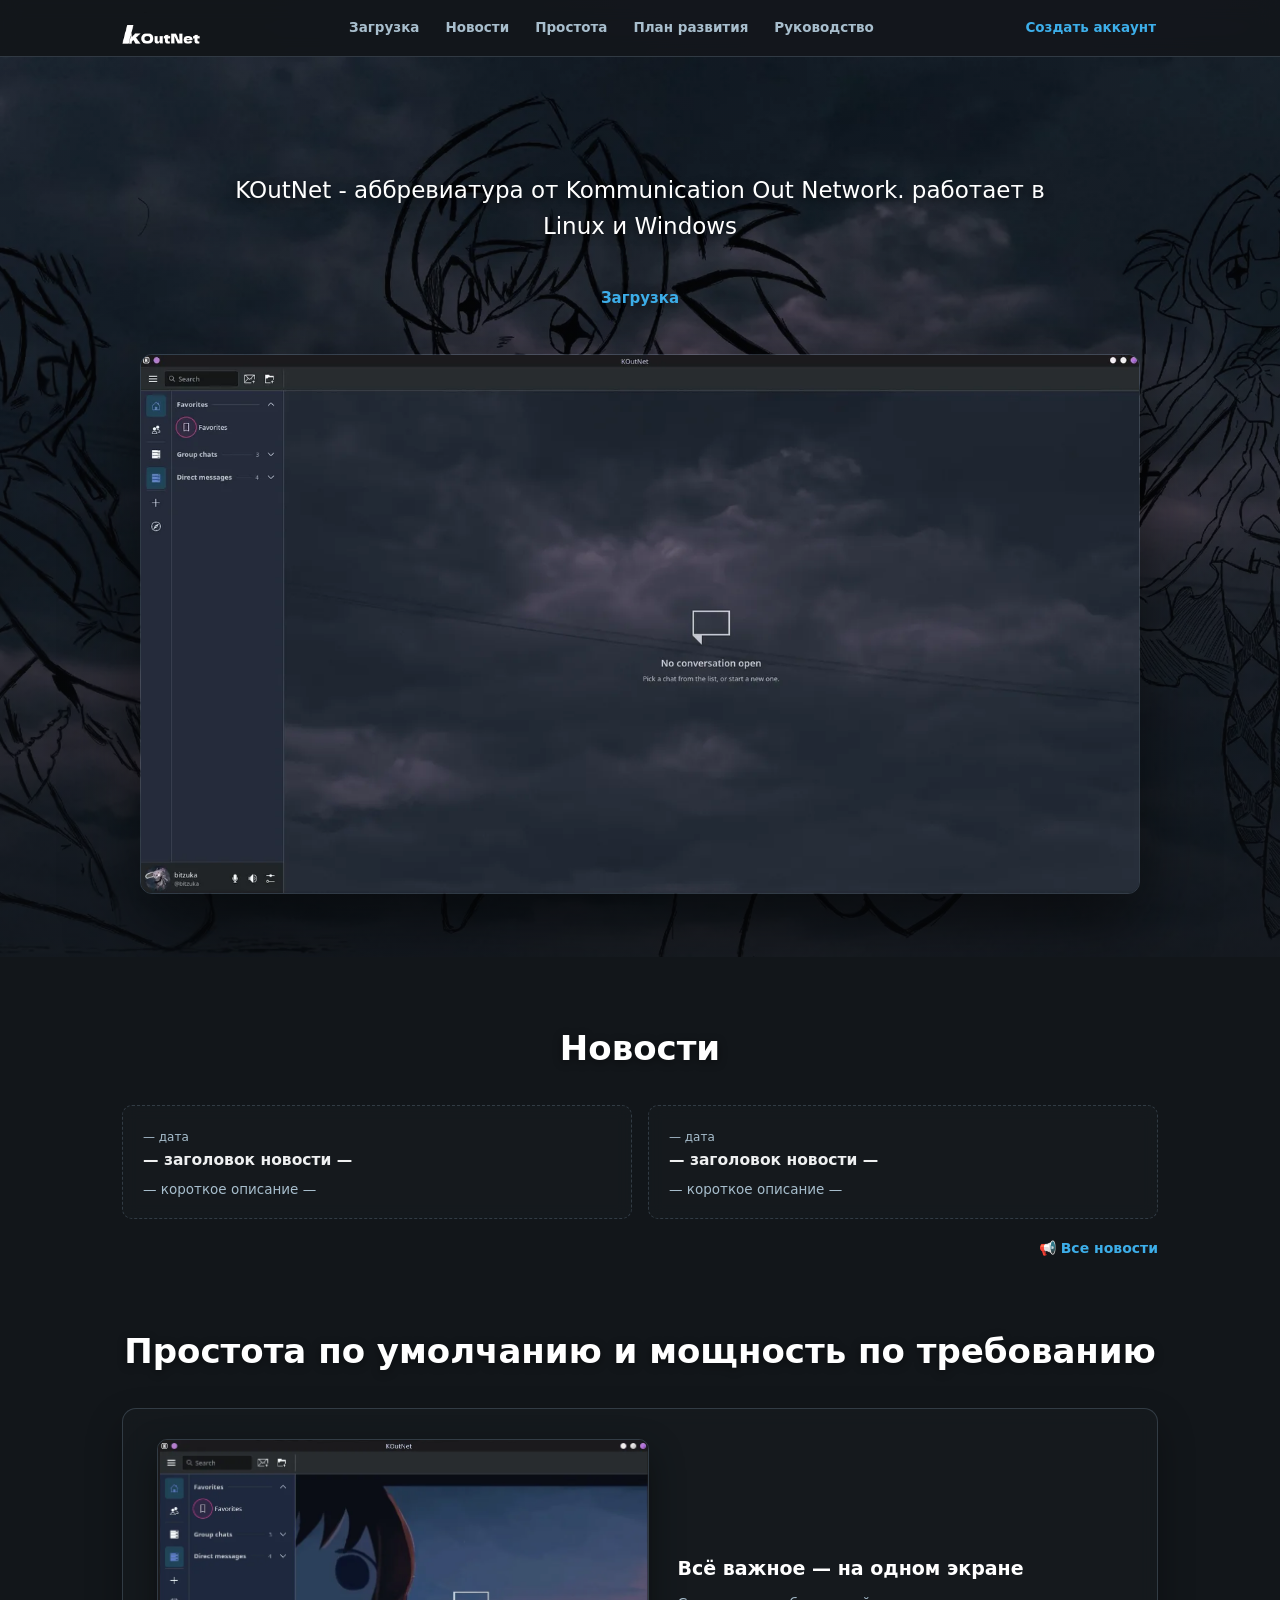
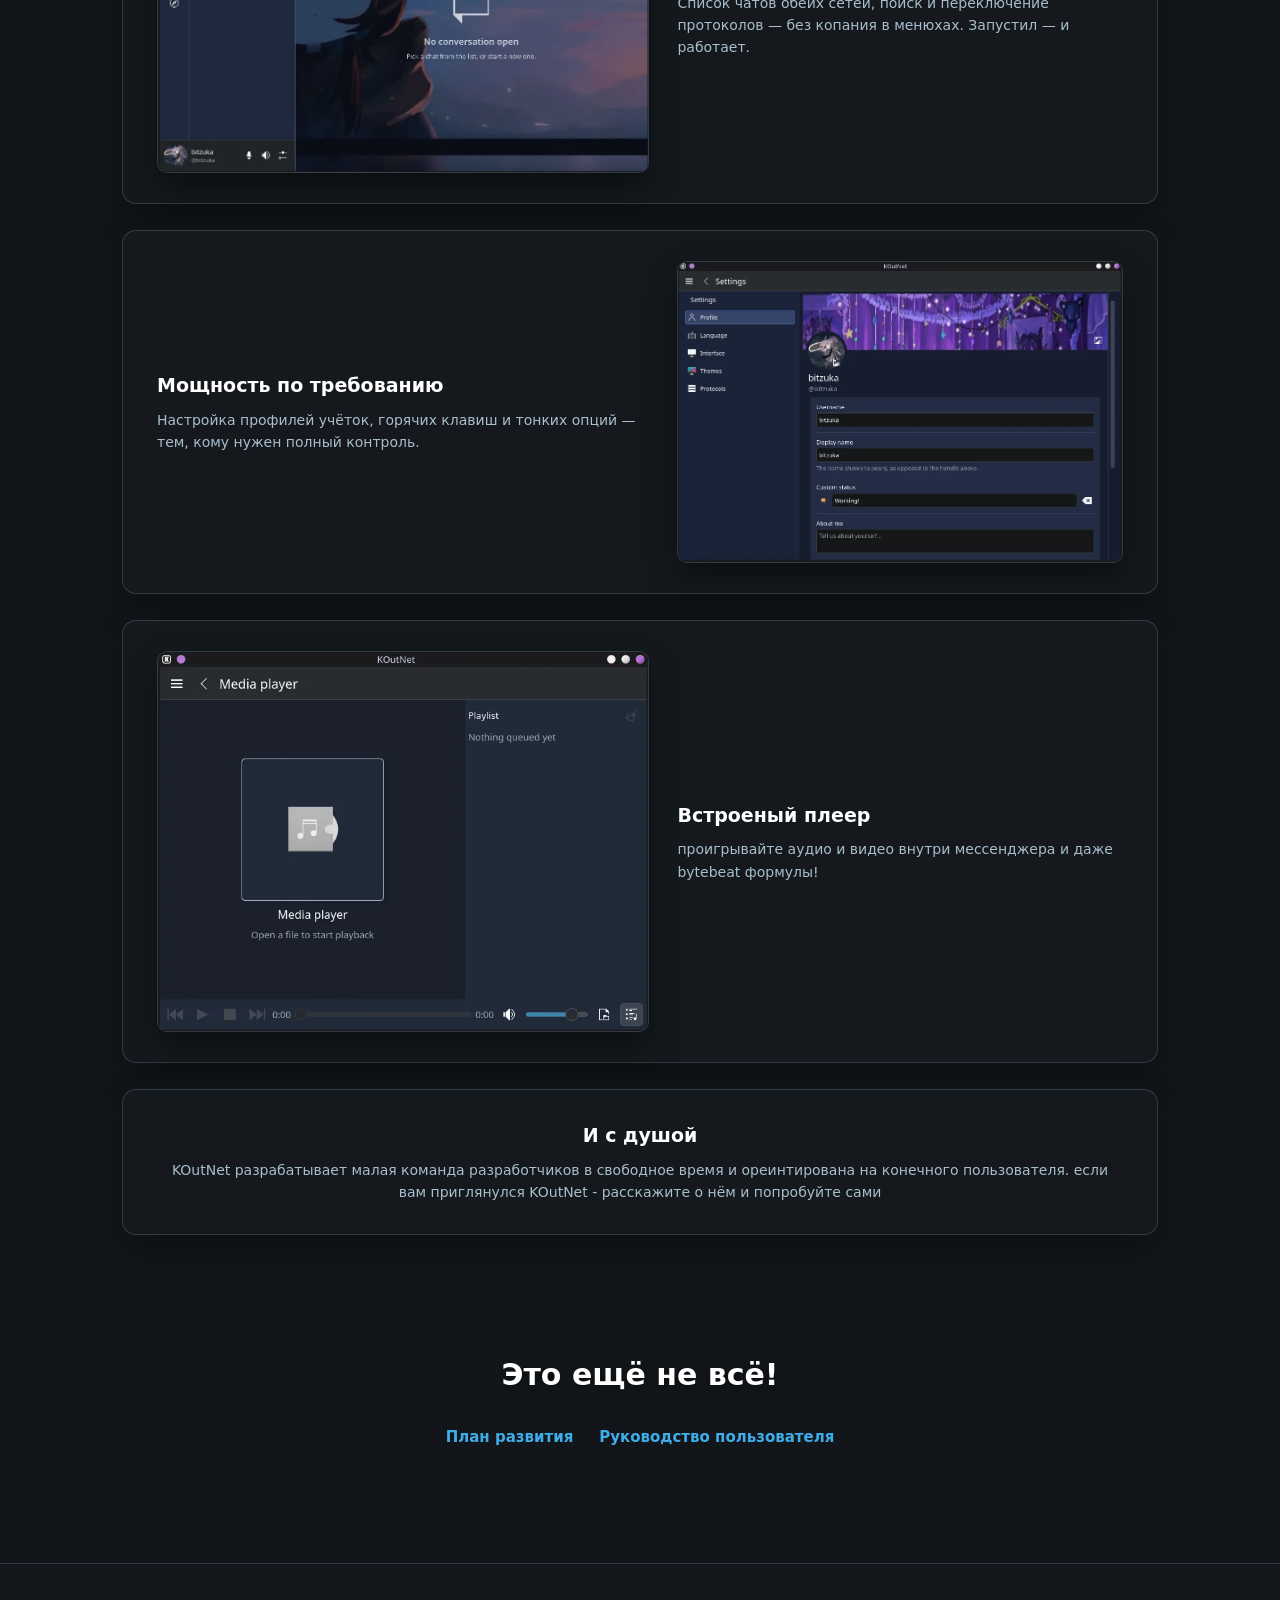
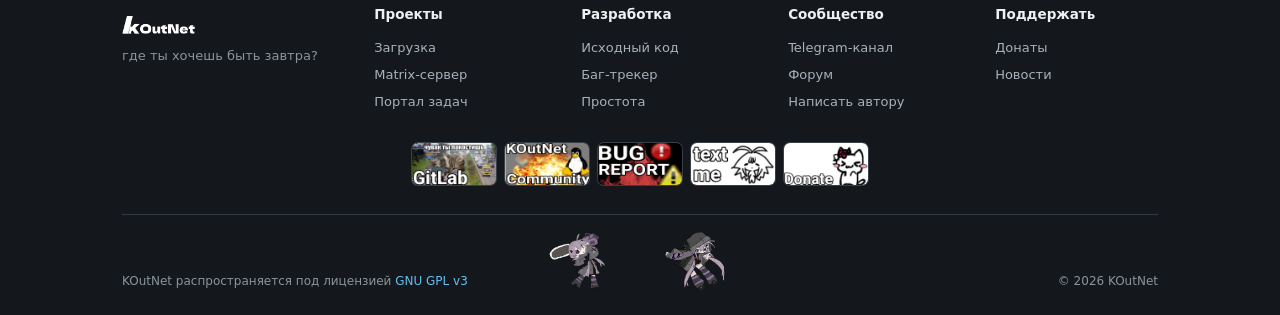
==== general-web/main-web/koutnet/index.html @ 2c1651a5 "add koutnet homepage with assets and 404 page" ====
<!DOCTYPE html>
<html lang="ru">
<head>
<meta charset="UTF-8">
<meta name="viewport" content="width=device-width, initial-scale=1.0">
<title>KOutNet — Kommunication Out Network</title>
<style>
  :root {
    --blue: #3daee9; --blue-dark: #2980b9; --blue-soft: #63c0f2;
    --text: #eff0f1; --muted: #a8becd; --line: rgba(120,140,160,.3);
    --panel: rgba(23,27,31,.78); --card: rgba(49,54,59,.55);
  }
  * { box-sizing: border-box; }
  html { scroll-behavior: smooth; }
  body {
    margin: 0; font-family: "Noto Sans", "Cantarell", "Segoe UI", system-ui, sans-serif;
    color: var(--text); font-size: 15px; line-height: 1.6; text-align: center;
    background-color: #12161a; min-height: 100vh; position: relative; overflow-x: hidden;
  }
  body::before {
    content: ""; position: fixed; inset: 0; z-index: -2;
  background: radial-gradient(1100px 750px at 72% -8%, rgba(119, 89, 194, .20), transparent 62%),
  radial-gradient(900px 700px at 8% 108%, rgba(119, 89, 194, .14), transparent 60%),
  linear-gradient(180deg, #2b2536 0%, #25202F 55%, #1a1626 100%);

    
     
  }
  body::after {
    content: ""; position: fixed; inset: 0; z-index: -1;
    background: linear-gradient(180deg, rgba(10,13,16,.55) 0%, rgba(10,13,16,.6) 40%, rgba(10,13,16,.82) 100%);
  }
  a { color: var(--blue-soft); text-decoration: none; }
  .wrap { max-width: 1080px; margin: 0 auto; padding: 0 22px; }

  header.nav {
    position: sticky; top: 0; z-index: 50;
    background: rgba(18,22,26,.82); border-bottom: 1px solid var(--line);
    backdrop-filter: blur(10px); -webkit-backdrop-filter: blur(10px);
  }
  .nav-in { display: flex; align-items: center; gap: 18px; padding: 9px 22px; max-width: 1080px; margin: 0 auto; }
  .brand { display: flex; align-items: center; gap: 10px; color: var(--text); flex: 0 0 auto; }
  .brand img { height: 32px; }
  .brand b { font-size: 17px; }
  nav.menu { display: flex; gap: 4px; flex: 1; justify-content: center; flex-wrap: wrap; }
  nav.menu a { color: var(--muted); font-weight: 600; font-size: 13.5px; padding: 8px 11px;
    border-radius: 6px; transition: all .15s ease; }
  nav.menu a:hover { color: var(--blue-soft); background: rgba(61,174,233,.12); }
  .nav-cta { background: none; color: var(--blue) !important; border-radius: 0; padding: 4px 2px; font-weight: 700; font-size: 13.5px; box-shadow: none; transition: color .15s ease; }
  .nav-cta:hover { background: none; color: var(--blue-soft) !important; transform: none; text-decoration: underline; text-underline-offset: 4px; }

  /* ===== HERO (весь первый экран) ===== */
  .hero {
    min-height: 100vh;
    display: flex; flex-direction: column; align-items: center; justify-content: center;
    gap: 14px; padding: 70px 20px 40px; text-shadow: 0 2px 12px rgba(0,0,0,.55);
  }
  .hero img.brand-logo { height: 96px; filter: drop-shadow(0 6px 20px rgba(61,174,233,.35)); }
  .hero h1 { font-size: clamp(40px, 7vw, 64px); margin: 0; letter-spacing: 1px; color: #fff; }
  .hero .abbr { font-size: clamp(15px, 2.3vw, 19px); color: var(--muted); max-width: 640px; }
  .hero .abbr b { color: var(--blue-soft); }
  .btnrow { display: flex; gap: 22px; flex-wrap: wrap; justify-content: center; }
  .btn { padding: 4px 2px; border-radius: 0; font-weight: 700; font-size: 15px; transition: color .15s ease; border: none; display: inline-block; background: none; box-shadow: none; }
  .btn-blue { background: none; color: var(--blue); box-shadow: none; }
  .btn-blue:hover { background: none; color: var(--blue-soft); transform: none; text-decoration: underline; text-underline-offset: 5px; }
  .btn-ghost { border: none; color: var(--blue); background: none; }
  .btn-ghost:hover { background: none; color: var(--blue-soft); transform: none; text-decoration: underline; text-underline-offset: 5px; }
  .hero .shot {
    margin-top: 26px; width: min(94%, 1000px);
    border: 1px solid var(--line); border-radius: 12px;
    box-shadow: 0 30px 70px rgba(0,0,0,.55); display: block;
  }

  /* ===== секции ===== */
  section.block { padding: 64px 0; }
  .kicker { color: var(--blue-soft); font-weight: 800; font-size: 12.5px; letter-spacing: 1.4px;
    text-transform: uppercase; margin: 0 0 6px; }
  h2.sec { font-size: clamp(24px, 3.4vw, 34px); margin: 0 0 30px; color: #fff;
    text-shadow: 0 2px 10px rgba(0,0,0,.45); }
  p.lead { color: var(--muted); max-width: 720px; margin: -20px auto 30px; }

  .news-grid { display: grid; grid-template-columns: repeat(auto-fit, minmax(300px, 1fr)); gap: 16px; }
  .news-item {
    background: var(--panel); border: 1px dashed var(--line); border-radius: 10px;
    text-align: left; padding: 18px 20px; backdrop-filter: blur(8px);
  }
  .news-item .d { color: var(--muted); font-size: 12px; }
  .news-item b.t { color: var(--text); font-size: 15.5px; }
  .news-item p { color: var(--muted); font-size: 13.5px; margin: 6px 0 0; }
  .allnews { display: flex; justify-content: flex-end; margin-top: 18px; }
  .allnews a { font-weight: 700; font-size: 14px; color: var(--blue); background: none; border: none; transition: color .15s ease; }
  .allnews a:hover { color: var(--blue-soft); text-decoration: underline; text-underline-offset: 4px; transform: none; }

  .frow {
    display: grid; grid-template-columns: 1.05fr .95fr; gap: 28px; align-items: center;
    background: var(--panel); border: 1px solid var(--line); border-radius: 14px;
    padding: 30px 34px; margin: 0 0 26px; text-align: left;
    backdrop-filter: blur(9px); -webkit-backdrop-filter: blur(9px);
    box-shadow: 0 16px 36px rgba(0,0,0,.3);
  }
  .frow.rev .fimg { order: 2; }
  .frow .fimg img {
    width: 100%; border-radius: 10px; border: 1px solid var(--line);
    box-shadow: 0 14px 34px rgba(0,0,0,.45); display: block;
  }
  .frow h3 { margin: 0 0 8px; font-size: 19px; color: #fff; }
  .frow p { margin: 0; color: var(--muted); font-size: 14px; }

  .final { padding: 26px 0 70px; }
  .final .big { font-size: clamp(22px, 3.4vw, 30px); font-weight: 700; color: #fff;
    margin: 0 0 22px; text-shadow: 0 2px 10px rgba(0,0,0,.45); }

  footer { background: rgba(21,24,28,.9); border-top: 1px solid var(--line);
    color: #8a959e; font-size: 12.5px; padding: 18px 0; }

  @media (max-width: 780px) {
    .frow { grid-template-columns: 1fr; padding: 22px; }
    .frow.rev .fimg { order: 0; }
    nav.menu { display: none; }
  }

  footer { background: rgba(21,24,28,.92); border-top: 1px solid var(--line);
    color: #a7b2ba; padding: 40px 0 24px; font-size: 13px; text-align: left; }
  .fgrid { display: grid; grid-template-columns: 1.25fr 1fr 1fr 1fr .9fr; gap: 26px; margin: 0 0 26px; text-align: left; align-items: start; }
  .fcol b.t { color: #eff0f1; display: block; margin-bottom: 10px; font-size: 13.5px; }
  .fcol a { display: block; color: #a7b2ba; padding: 3px 0; }
  .fcol a:hover { color: #fff; text-decoration: underline; }
  .fbrand { display: flex; align-items: center; gap: 8px; margin-bottom: 12px; }
  .fbrand img { height: 30px; }
  .fbrand b { color: #fff; font-size: 15.5px; }
  .fsocial { display: flex; gap: 7px; justify-content: center; }
  .fsocial img { height: 44px; border-radius: 7px; border: 1px solid var(--line); transition: all .15s ease; }
  .fsocial img:hover { transform: translateY(-2px); border-color: var(--blue); }
  .fbottom { border-top: 1px solid var(--line); padding-top: 16px; display: grid; grid-template-columns: minmax(0, 1fr) auto minmax(0, 1fr); align-items: flex-end; gap: 10px; color: #8a959e; font-size: 12px; }
  .fbottom > span:first-of-type { grid-column: 1; grid-row: 1; justify-self: start; align-self: end; min-width: 0; overflow-wrap: break-word; }
  .fbottom > span:last-of-type { grid-column: 3; grid-row: 1; justify-self: end; align-self: end; }
  @media (max-width: 780px) { .fbottom { grid-template-columns: 1fr; justify-items: center; gap: 12px; } }

  /* ---- нижняя панель (полный футер) ---- */
  footer { background: rgba(21,24,28,.94); border-top: 1px solid var(--line);
    color: #a7b2ba; padding: 40px 0 24px; font-size: 13px; text-align: left; margin-top: 40px; }
  footer footer .fcol b.t { color: #eff0f1; display: block; margin-bottom: 10px; font-size: 13.5px; letter-spacing: .4px; }
  footer .fcol a { display: block; color: #a7b2ba; padding: 3px 0; text-decoration: none; }
  footer .fcol a:hover { color: #fff; text-decoration: underline; }
  footer .fbrand { display: flex; align-items: center; gap: 8px; margin-bottom: 12px; }
  footer .fbrand img { height: 30px; }
  footer .fbrand b { color: #fff; font-size: 15.5px; }
  footer .fsocial { display: flex; gap: 7px; flex-wrap: wrap; }
  footer .fsocial img { height: 44px; width: auto; border-radius: 7px; border: 1px solid var(--line);
    background: rgba(255,255,255,.04); transition: transform .15s ease, border-color .15s ease; }
  footer .fsocial img:hover { transform: translateY(-2px); border-color: var(--blue); }

  /* ---- hero: фон mascot2 (прямо как у kdenlive), скрин поверх ---- */
  .hero {
    background-image: url("/assets/welcome-bg.webp");
    background-size: cover; background-position: center;
    background-color: #0b0e11; position: relative; overflow: hidden;
  }
  .hero::before {
    content: ""; position: absolute; inset: 0; z-index: 0;
    background: linear-gradient(180deg, rgba(10,12,15,.28) 0%, rgba(10,12,15,.5) 65%, rgba(10,12,15,.66) 100%);
  }
  .hero > * { position: relative; z-index: 1; }
  .hero .maintext { font-size: clamp(17px, 2.6vw, 23px); color: #fff; max-width: 860px;
    text-shadow: 0 2px 10px rgba(0,0,0,.6); position: relative; z-index: 1; }
  /* фичевые строки */
  .frow.txtrow { grid-template-columns: 1fr; text-align: center; }
  /* девочки в саамом низу — как у KDE два дракончика */
  .kim { display: inline-flex; align-items: flex-end; gap: 8px; grid-column: 1 / -1; grid-row: 1; justify-self: center; align-self: end; }
  .kim img { height: 60px; width: auto; display: block; border-radius: 6px; }
    @media (max-width: 900px) { .fgrid { grid-template-columns: repeat(2, 1fr); } .fgrid > .fcol:first-child { grid-column: 1 / -1; } }
</style>
</head>
<body>

<header class="nav">
  <div class="nav-in">
    <a class="brand" href="#top"><img src="/assets/logo.png" alt="KOutNet"></a>
    <nav class="menu">
      <a href="#top">Загрузка</a>
      <a href="#news">Новости</a>
      <a href="#simple">Простота</a>
      <a href="#more">План развития</a>
      <a href="#more">Руководство</a>
    </nav>
    <a class="nav-cta" href="https://koutnet.pw/registration.html">Создать аккаунт</a>
  </div>
</header>

<div class="hero" id="top">
  <p class="maintext">KOutNet - аббревиатура от Kommunication Out Network. работает в Linux и Windows</p>
  <div class="btnrow">
    <a class="btn btn-blue" href="#" onclick="return false" title="Заглушка: билды скоро">Загрузка</a>
  </div>
  <img class="shot" src="/assets/full2main.webp" alt="KOutNet — главный экран">
</div>

<section class="block" id="news">
  <div class="wrap">
    <h2 class="sec">Новости</h2>
    <div class="news-grid">
      <div class="news-item">
        <span class="d">— дата</span><br>
        <b class="t">— заголовок новости —</b>
        <p>— короткое описание —</p>
      </div>
      <div class="news-item">
        <span class="d">— дата</span><br>
        <b class="t">— заголовок новости —</b>
        <p>— короткое описание —</p>
      </div>
    </div>
    <div class="allnews"><a href="https://koutnet.pw/news">&#128226; Все новости</a></div>
  </div>
</section>

<section class="block" id="simple" style="padding-top:0;">
  <div class="wrap">
    <h2 class="sec">Простота по умолчанию и мощность по требованию</h2>

    <div class="frow">
      <div class="fimg"><img src="/assets/main-screenshot.webp" alt="Главный экран"></div>
      <div>
        <h3>Всё важное — на одном экране</h3>
        <p>Список чатов обеих сетей, поиск и переключение протоколов — без копания в менюхах. Запустил — и работает.</p>
      </div>
    </div>

    <div class="frow rev">
      <div class="fimg"><img src="/assets/settings.webp" alt="Настройки"></div>
      <div>
        <h3>Мощность по требованию</h3>
        <p>Настройка профилей учёток, горячих клавиш и тонких опций — тем, кому нужен полный контроль.</p>
      </div>
    </div>

    <div class="frow">
      <div class="fimg"><img src="/assets/music-player.webp" alt="Мини-режим"></div>
      <div>
        <h3>Встроеный плеер</h3>
        <p>проигрывайте аудио и видео внутри мессенджера и даже bytebeat формулы!</p>
      </div>
    </div>

    <div class="frow txtrow">
      <div>
        <h3>И с душой</h3>
        <p>KOutNet разрабатывает малая команда разработчиков в свободное время и ореинтирована на конечного пользователя. если вам приглянулся KOutNet - расскажите о нём и попробуйте сами</p>
      </div>
    </div>
  </div>
</section>

<div class="final" id="more">
  <div class="wrap">
    <p class="big">Это ещё не всё!</p>
    <div class="btnrow">
      <a class="btn btn-blue" href="https://koutnet.pw/plan">План развития</a>
      <a class="btn btn-ghost" href="https://koutnet.pw/manual">Руководство пользователя</a>
    </div>
  </div>
</div>
<footer>
  <div class="wrap">
    <div class="fgrid">
      <div class="fcol">
        <div class="fbrand"><img src="/assets/logo.png" alt=""></div>
        <div style="color:#8a959e;">где ты хочешь быть завтра?</div>
      </div>
      <div class="fcol">
        <b class="t">Проекты</b>
        <a href="#top">Загрузка</a>
        <a href="https://koutnet.pw/registration.html">Matrix-сервер</a>
        <a href="https://tasks.koutnet.pw/">Портал задач</a>
      </div>
      <div class="fcol">
        <b class="t">Разработка</b>
        <a href="https://invent.kde.org/bitzuka/koutnetwork">Исходный код</a>
        <a href="https://invent.kde.org/bitzuka/koutnetwork/-/issues">Баг-трекер</a>
        <a href="#simple">Простота</a>
      </div>
      <div class="fcol">
        <b class="t">Сообщество</b>
        <a href="https://t.me/KOutNet">Telegram-канал</a>
        <a href="https://tasks.koutnet.pw/forum">Форум</a>
        <a href="https://t.me/bitzuka">Написать автору</a>
      </div>
      <div class="fcol">
        <b class="t">Поддержать</b>
        <a href="https://donatepay.ru/don/1536509">Донаты</a>
        <a href="#news">Новости</a>
      </div>
    </div>
    <div class="fsocial">
      <a href="https://invent.kde.org/bitzuka/koutnetwork" title="GitLab"><img src="/assets/icon-invent.png" alt="GitLab"></a>
      <a href="https://t.me/KOutNet" title="KOutNet Community"><img src="/assets/icon-tg-channel.png" alt="TG"></a>
      <a href="https://invent.kde.org/bitzuka/koutnetwork/-/issues" title="Bug Report"><img src="/assets/icon-issues.png" alt="Issues"></a>
      <a href="https://t.me/bitzuka" title="Text me"><img src="/assets/icon-tg-personal.png" alt="Написать"></a>
      <a href="https://donatepay.ru/don/1536509" title="Donate"><img src="/assets/icon-donate.png" alt="Donate"></a>
    </div>
    <div class="fbottom" style="margin-top:22px;">
      <span>KOutNet распространяется под лицензией <a href="https://www.gnu.org/licenses/gpl-3.0.html" target="_blank" rel="noopener">GNU GPL v3</a></span>
      <div class="kim"><img src="/assets/mascot1.webp" alt="Маскот KOutNet"><img src="/assets/mascot2.webp" alt="Маскот KOutNet"></div>
      <span style="white-space:nowrap; justify-self:end;">© 2026 KOutNet</span>
    </div>
  </div>
</footer>

<!-- /|、
   (˚ˎ 。7
    |、˜\ 。
   じしˍ,)ノ котяра -->
</body>
</html>
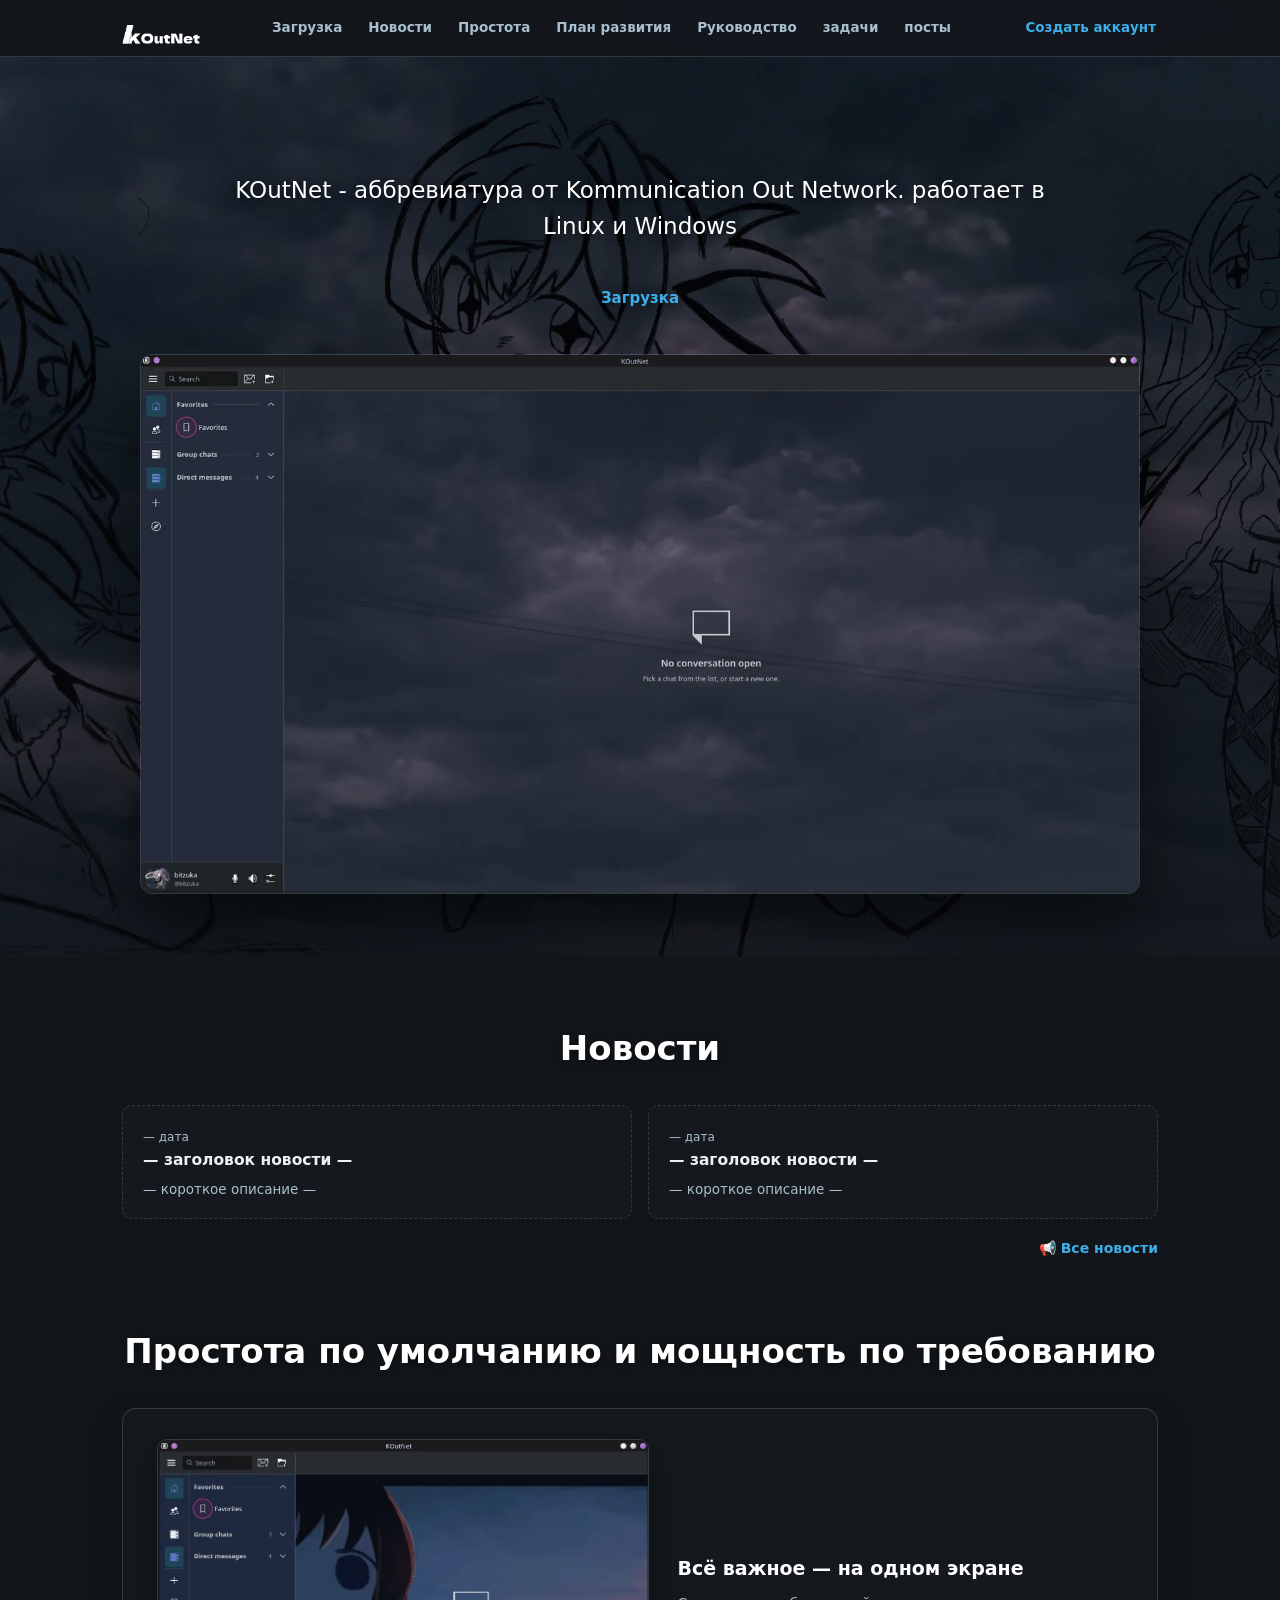
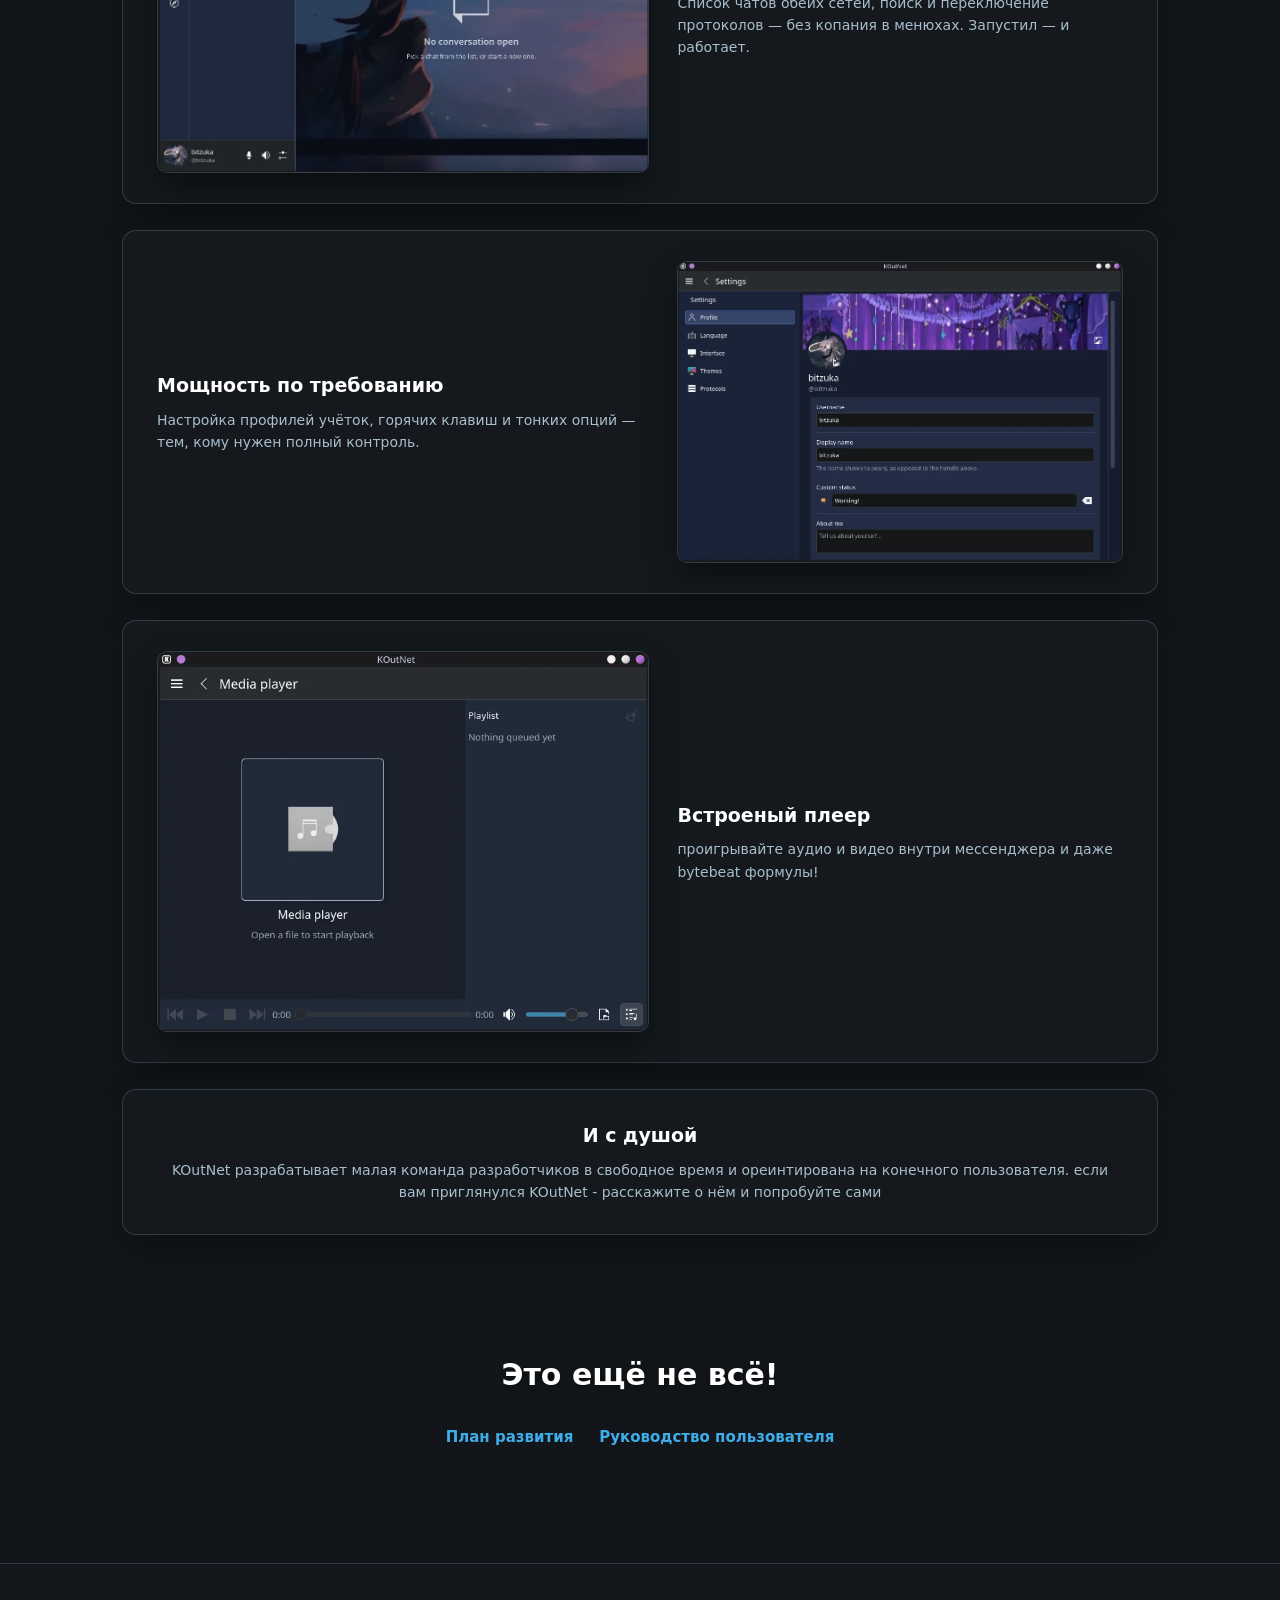
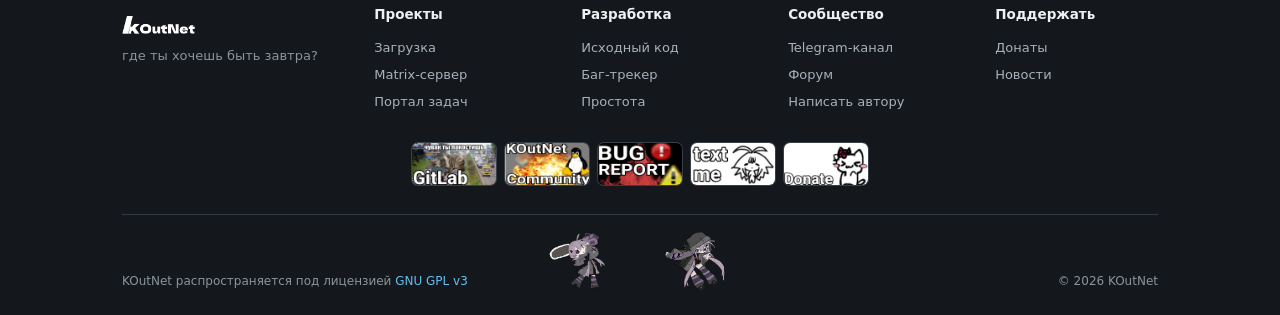
==== commit f9eb616e: "sync web files and sp source from server" ====
--- a/general-web/main-web/koutnet/index.html
+++ b/general-web/main-web/koutnet/index.html
@@ -1,3 +1,8 @@
+<!--
+SPDX-FileCopyrightText: 2026 Matvey Shcherbinin <bitzuka.koutnet@gmail.com>
+SPDX-License-Identifier: GPL-3.0-or-later
+
+-->
 <!DOCTYPE html>
 <html lang="ru">
 <head>
@@ -182,6 +187,8 @@
       <a href="#simple">Простота</a>
       <a href="#more">План развития</a>
       <a href="#more">Руководство</a>
+      <a href="https://tasks.koutnet.pw/">задачи</a>
+      <a href="https://sp.koutnet.pw/">посты</a>
     </nav>
     <a class="nav-cta" href="https://koutnet.pw/registration.html">Создать аккаунт</a>
   </div>
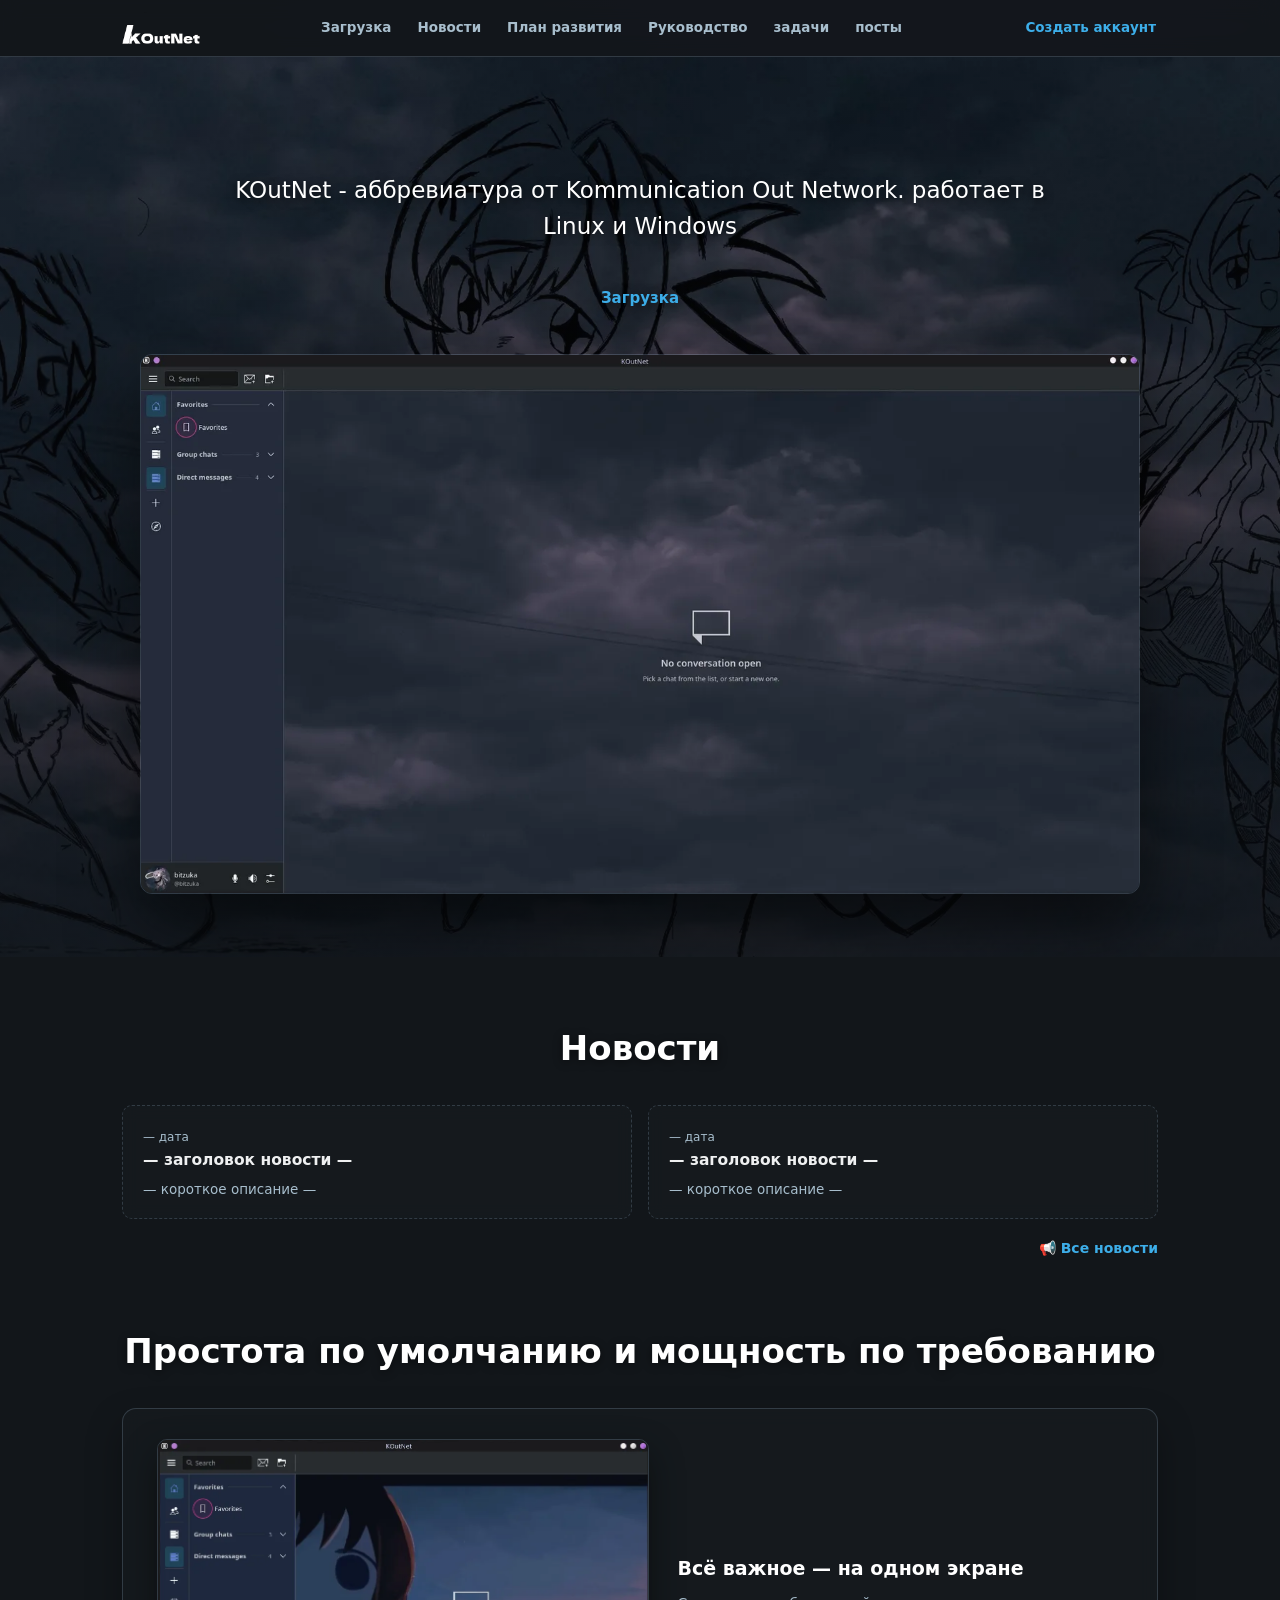
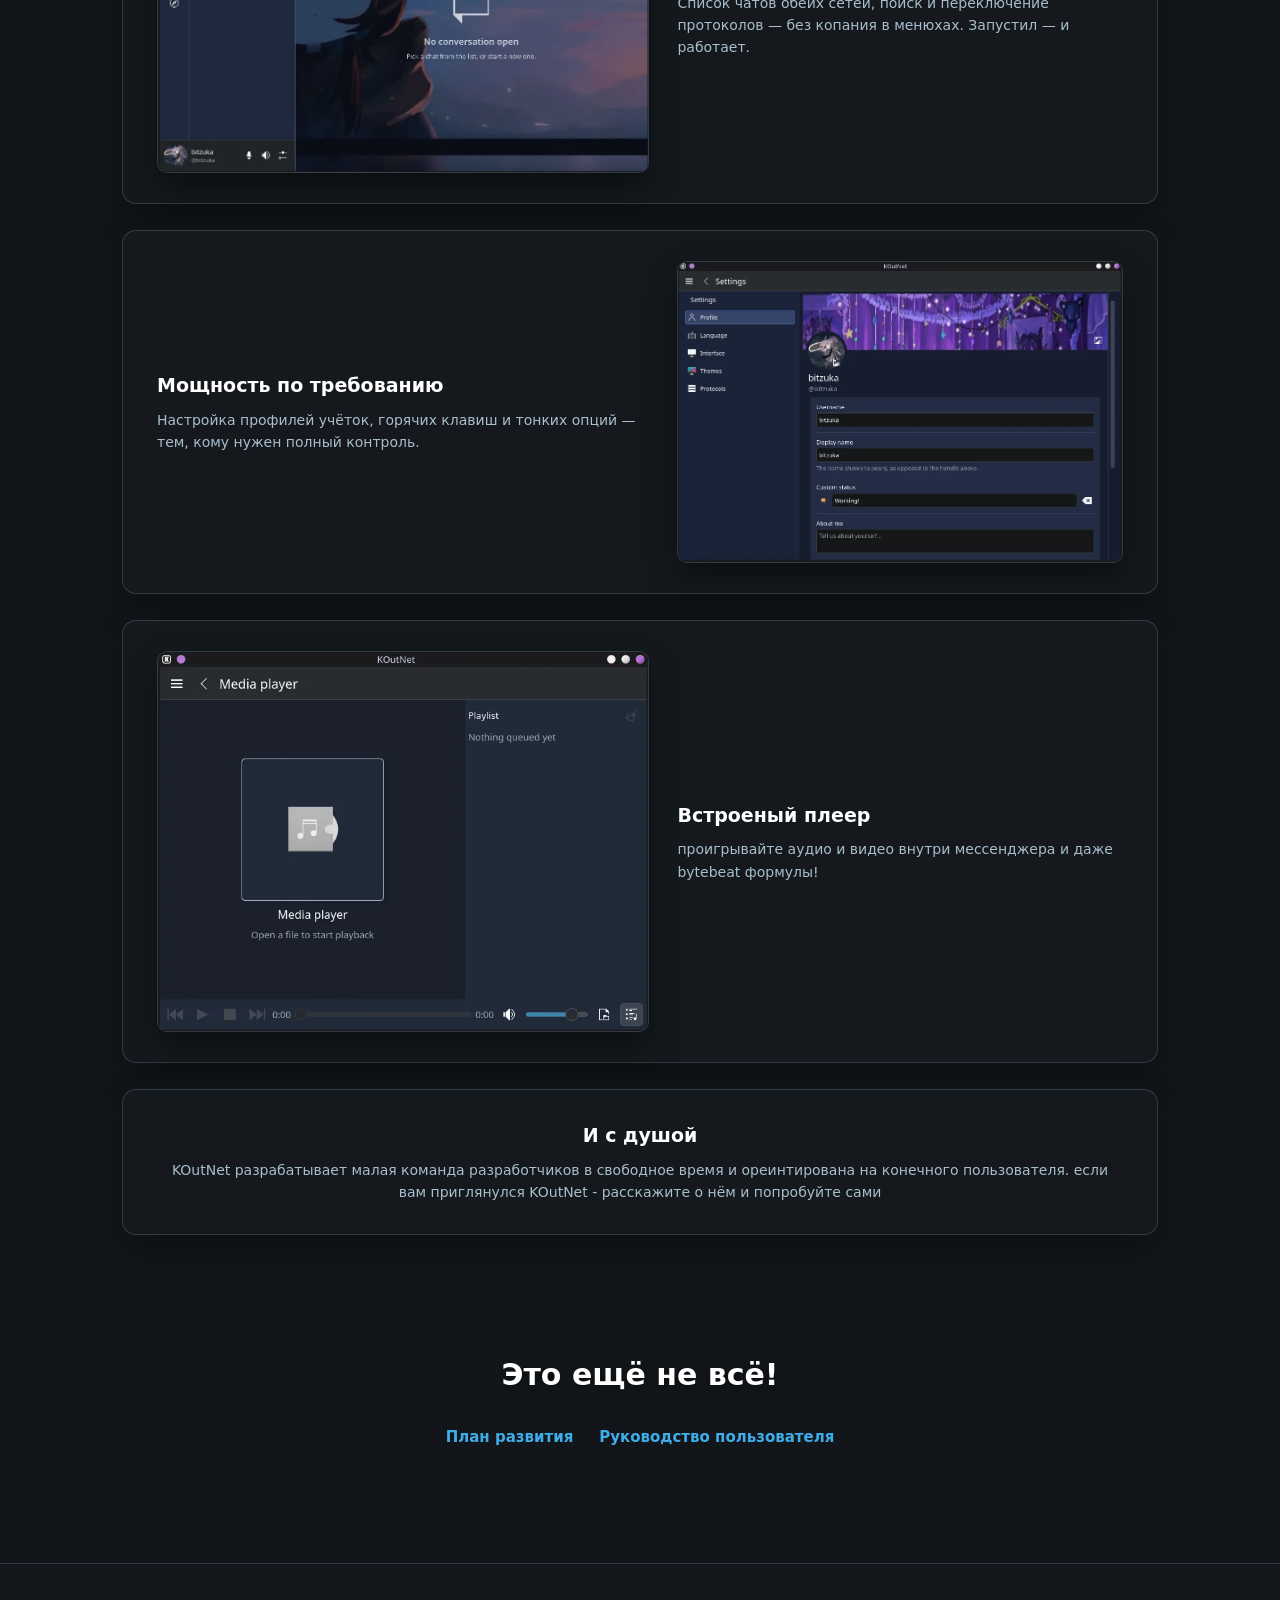
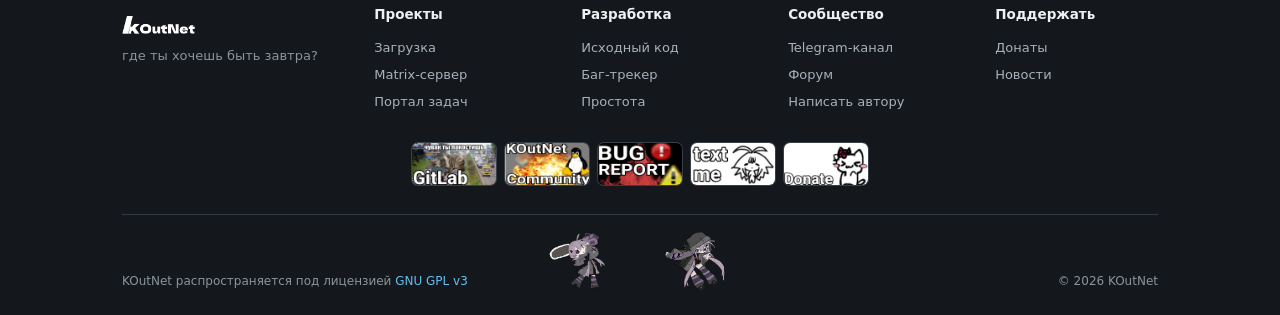
==== commit 783f15fa: "НАКОНЕЦ-ТО БЛЯТЬ Я ДОДЕЛАЛ sp.koutnet.pw" ====
--- a/general-web/main-web/koutnet/index.html
+++ b/general-web/main-web/koutnet/index.html
@@ -49,10 +49,10 @@
   .brand b { font-size: 17px; }
   nav.menu { display: flex; gap: 4px; flex: 1; justify-content: center; flex-wrap: wrap; }
   nav.menu a { color: var(--muted); font-weight: 600; font-size: 13.5px; padding: 8px 11px;
-    border-radius: 6px; transition: all .15s ease; }
+    border-radius: 6px; }
   nav.menu a:hover { color: var(--blue-soft); background: rgba(61,174,233,.12); }
-  .nav-cta { background: none; color: var(--blue) !important; border-radius: 0; padding: 4px 2px; font-weight: 700; font-size: 13.5px; box-shadow: none; transition: color .15s ease; }
-  .nav-cta:hover { background: none; color: var(--blue-soft) !important; transform: none; text-decoration: underline; text-underline-offset: 4px; }
+  .nav-cta { background: none; color: var(--blue) !important; border-radius: 0; padding: 4px 2px; font-weight: 700; font-size: 13.5px; box-shadow: none; }
+  .nav-cta:hover { background: none; color: var(--blue-soft) !important; text-decoration: underline; text-underline-offset: 4px; }
 
   /* ===== HERO (весь первый экран) ===== */
   .hero {
@@ -65,11 +65,11 @@
   .hero .abbr { font-size: clamp(15px, 2.3vw, 19px); color: var(--muted); max-width: 640px; }
   .hero .abbr b { color: var(--blue-soft); }
   .btnrow { display: flex; gap: 22px; flex-wrap: wrap; justify-content: center; }
-  .btn { padding: 4px 2px; border-radius: 0; font-weight: 700; font-size: 15px; transition: color .15s ease; border: none; display: inline-block; background: none; box-shadow: none; }
+  .btn { padding: 4px 2px; border-radius: 0; font-weight: 700; font-size: 15px; border: none; display: inline-block; background: none; box-shadow: none; }
   .btn-blue { background: none; color: var(--blue); box-shadow: none; }
-  .btn-blue:hover { background: none; color: var(--blue-soft); transform: none; text-decoration: underline; text-underline-offset: 5px; }
+  .btn-blue:hover { background: none; color: var(--blue-soft); text-decoration: underline; text-underline-offset: 5px; }
   .btn-ghost { border: none; color: var(--blue); background: none; }
-  .btn-ghost:hover { background: none; color: var(--blue-soft); transform: none; text-decoration: underline; text-underline-offset: 5px; }
+  .btn-ghost:hover { background: none; color: var(--blue-soft); text-decoration: underline; text-underline-offset: 5px; }
   .hero .shot {
     margin-top: 26px; width: min(94%, 1000px);
     border: 1px solid var(--line); border-radius: 12px;
@@ -93,8 +93,8 @@
   .news-item b.t { color: var(--text); font-size: 15.5px; }
   .news-item p { color: var(--muted); font-size: 13.5px; margin: 6px 0 0; }
   .allnews { display: flex; justify-content: flex-end; margin-top: 18px; }
-  .allnews a { font-weight: 700; font-size: 14px; color: var(--blue); background: none; border: none; transition: color .15s ease; }
-  .allnews a:hover { color: var(--blue-soft); text-decoration: underline; text-underline-offset: 4px; transform: none; }
+  .allnews a { font-weight: 700; font-size: 14px; color: var(--blue); background: none; border: none; }
+  .allnews a:hover { color: var(--blue-soft); text-decoration: underline; text-underline-offset: 4px; }
 
   .frow {
     display: grid; grid-template-columns: 1.05fr .95fr; gap: 28px; align-items: center;
@@ -134,8 +134,8 @@
   .fbrand img { height: 30px; }
   .fbrand b { color: #fff; font-size: 15.5px; }
   .fsocial { display: flex; gap: 7px; justify-content: center; }
-  .fsocial img { height: 44px; border-radius: 7px; border: 1px solid var(--line); transition: all .15s ease; }
-  .fsocial img:hover { transform: translateY(-2px); border-color: var(--blue); }
+  .fsocial img { height: 44px; border-radius: 7px; border: 1px solid var(--line); }
+  .fsocial img:hover { border-color: var(--blue); }
   .fbottom { border-top: 1px solid var(--line); padding-top: 16px; display: grid; grid-template-columns: minmax(0, 1fr) auto minmax(0, 1fr); align-items: flex-end; gap: 10px; color: #8a959e; font-size: 12px; }
   .fbottom > span:first-of-type { grid-column: 1; grid-row: 1; justify-self: start; align-self: end; min-width: 0; overflow-wrap: break-word; }
   .fbottom > span:last-of-type { grid-column: 3; grid-row: 1; justify-self: end; align-self: end; }
@@ -152,8 +152,8 @@
   footer .fbrand b { color: #fff; font-size: 15.5px; }
   footer .fsocial { display: flex; gap: 7px; flex-wrap: wrap; }
   footer .fsocial img { height: 44px; width: auto; border-radius: 7px; border: 1px solid var(--line);
-    background: rgba(255,255,255,.04); transition: transform .15s ease, border-color .15s ease; }
-  footer .fsocial img:hover { transform: translateY(-2px); border-color: var(--blue); }
+    background: rgba(255,255,255,.04); }
+  footer .fsocial img:hover { border-color: var(--blue); }
 
   /* ---- hero: фон mascot2 (прямо как у kdenlive), скрин поверх ---- */
   .hero {
@@ -174,6 +174,18 @@
   .kim { display: inline-flex; align-items: flex-end; gap: 8px; grid-column: 1 / -1; grid-row: 1; justify-self: center; align-self: end; }
   .kim img { height: 60px; width: auto; display: block; border-radius: 6px; }
     @media (max-width: 900px) { .fgrid { grid-template-columns: repeat(2, 1fr); } .fgrid > .fcol:first-child { grid-column: 1 / -1; } }
+  .reg-dialog { width: min(520px, calc(100% - 32px)); padding: 24px; border: 1px solid var(--line); border-radius: 7px; background: #171b20; color: var(--text); box-shadow: 0 30px 80px rgba(0,0,0,.6); text-align: left; }
+  .reg-dialog::backdrop { background: rgba(8,10,12,.72); backdrop-filter: blur(4px); }
+  .reg-head { display: flex; align-items: flex-start; justify-content: space-between; gap: 12px; }
+  .reg-head h2 { margin: 0; font-size: 22px; color: #fff; }
+  .reg-close { background: none; border: 0; color: var(--muted); font-size: 26px; line-height: 1; cursor: pointer; }
+  .reg-close:hover { color: var(--blue-soft); }
+  .reg-hint { color: var(--muted); margin: 6px 0 0; font-size: 13.5px; }
+  .reg-options { display: grid; gap: 10px; margin-top: 18px; }
+  .reg-option { display: block; padding: 14px 16px; border: 1px solid var(--line); border-radius: 5px; background: var(--card); color: var(--text); text-decoration: none; }
+  .reg-option:hover { border-color: var(--blue); background: rgba(61,174,233,.12); }
+  .reg-option strong { display: block; color: #fff; font-size: 16px; margin-bottom: 4px; }
+  .reg-option span { color: var(--muted); font-size: 13.5px; }
 </style>
 </head>
 <body>
@@ -182,22 +194,21 @@
   <div class="nav-in">
     <a class="brand" href="#top"><img src="/assets/logo.png" alt="KOutNet"></a>
     <nav class="menu">
-      <a href="#top">Загрузка</a>
+      <a href="https://koutnet.pw/download.html">Загрузка</a>
       <a href="#news">Новости</a>
-      <a href="#simple">Простота</a>
       <a href="#more">План развития</a>
       <a href="#more">Руководство</a>
       <a href="https://tasks.koutnet.pw/">задачи</a>
       <a href="https://sp.koutnet.pw/">посты</a>
     </nav>
-    <a class="nav-cta" href="https://koutnet.pw/registration.html">Создать аккаунт</a>
+    <a class="nav-cta" href="#regChoice" id="regChoiceOpen">Создать аккаунт</a>
   </div>
 </header>
 
 <div class="hero" id="top">
   <p class="maintext">KOutNet - аббревиатура от Kommunication Out Network. работает в Linux и Windows</p>
   <div class="btnrow">
-    <a class="btn btn-blue" href="#" onclick="return false" title="Заглушка: билды скоро">Загрузка</a>
+    <a class="btn btn-blue" href="https://koutnet.pw/download.html">Загрузка</a>
   </div>
   <img class="shot" src="/assets/full2main.webp" alt="KOutNet — главный экран">
 </div>
@@ -267,6 +278,26 @@
     </div>
   </div>
 </div>
+
+<dialog class="reg-dialog" id="regChoice">
+  <div class="reg-head">
+    <h2>Создать аккаунт</h2>
+    <button type="button" class="reg-close" aria-label="Закрыть">&times;</button>
+  </div>
+  <p class="reg-hint">Выбери, какой аккаунт тебе нужен.</p>
+  <div class="reg-options">
+    <a class="reg-option" href="https://koutnet.pw/registration.html">
+      <strong>Matrix</strong>
+      <span>Аккаунт @username:koutnet.pw для мессенджера.</span>
+    </a>
+    <a class="reg-option" href="https://koutnet.pw/koutnet-registration.html">
+      <strong>KOutNet</strong>
+      <span>Внутренний аккаунт для задач, постов и форума.</span>
+    </a>
+  </div>
+</dialog>
+
+
 <footer>
   <div class="wrap">
     <div class="fgrid">
@@ -276,7 +307,7 @@
       </div>
       <div class="fcol">
         <b class="t">Проекты</b>
-        <a href="#top">Загрузка</a>
+        <a href="https://koutnet.pw/download.html">Загрузка</a>
         <a href="https://koutnet.pw/registration.html">Matrix-сервер</a>
         <a href="https://tasks.koutnet.pw/">Портал задач</a>
       </div>
@@ -313,6 +344,26 @@
   </div>
 </footer>
 
+<script>
+(function () {
+  function show(d) {
+    if (typeof d.showModal === 'function') d.showModal();
+    else d.setAttribute('open', '');
+  }
+  function hide(d) {
+    if (typeof d.close === 'function') d.close();
+    else d.removeAttribute('open');
+  }
+  var open = document.getElementById('regChoiceOpen');
+  var dlg = document.getElementById('regChoice');
+  if (!open || !dlg) return;
+  open.addEventListener('click', function (e) { e.preventDefault(); show(dlg); });
+  var close = dlg.querySelector('.reg-close');
+  if (close) close.addEventListener('click', function () { hide(dlg); });
+  dlg.addEventListener('click', function (e) { if (e.target === dlg) hide(dlg); });
+})();
+</script>
+
 <!-- /|、
    (˚ˎ 。7
     |、˜\ 。
